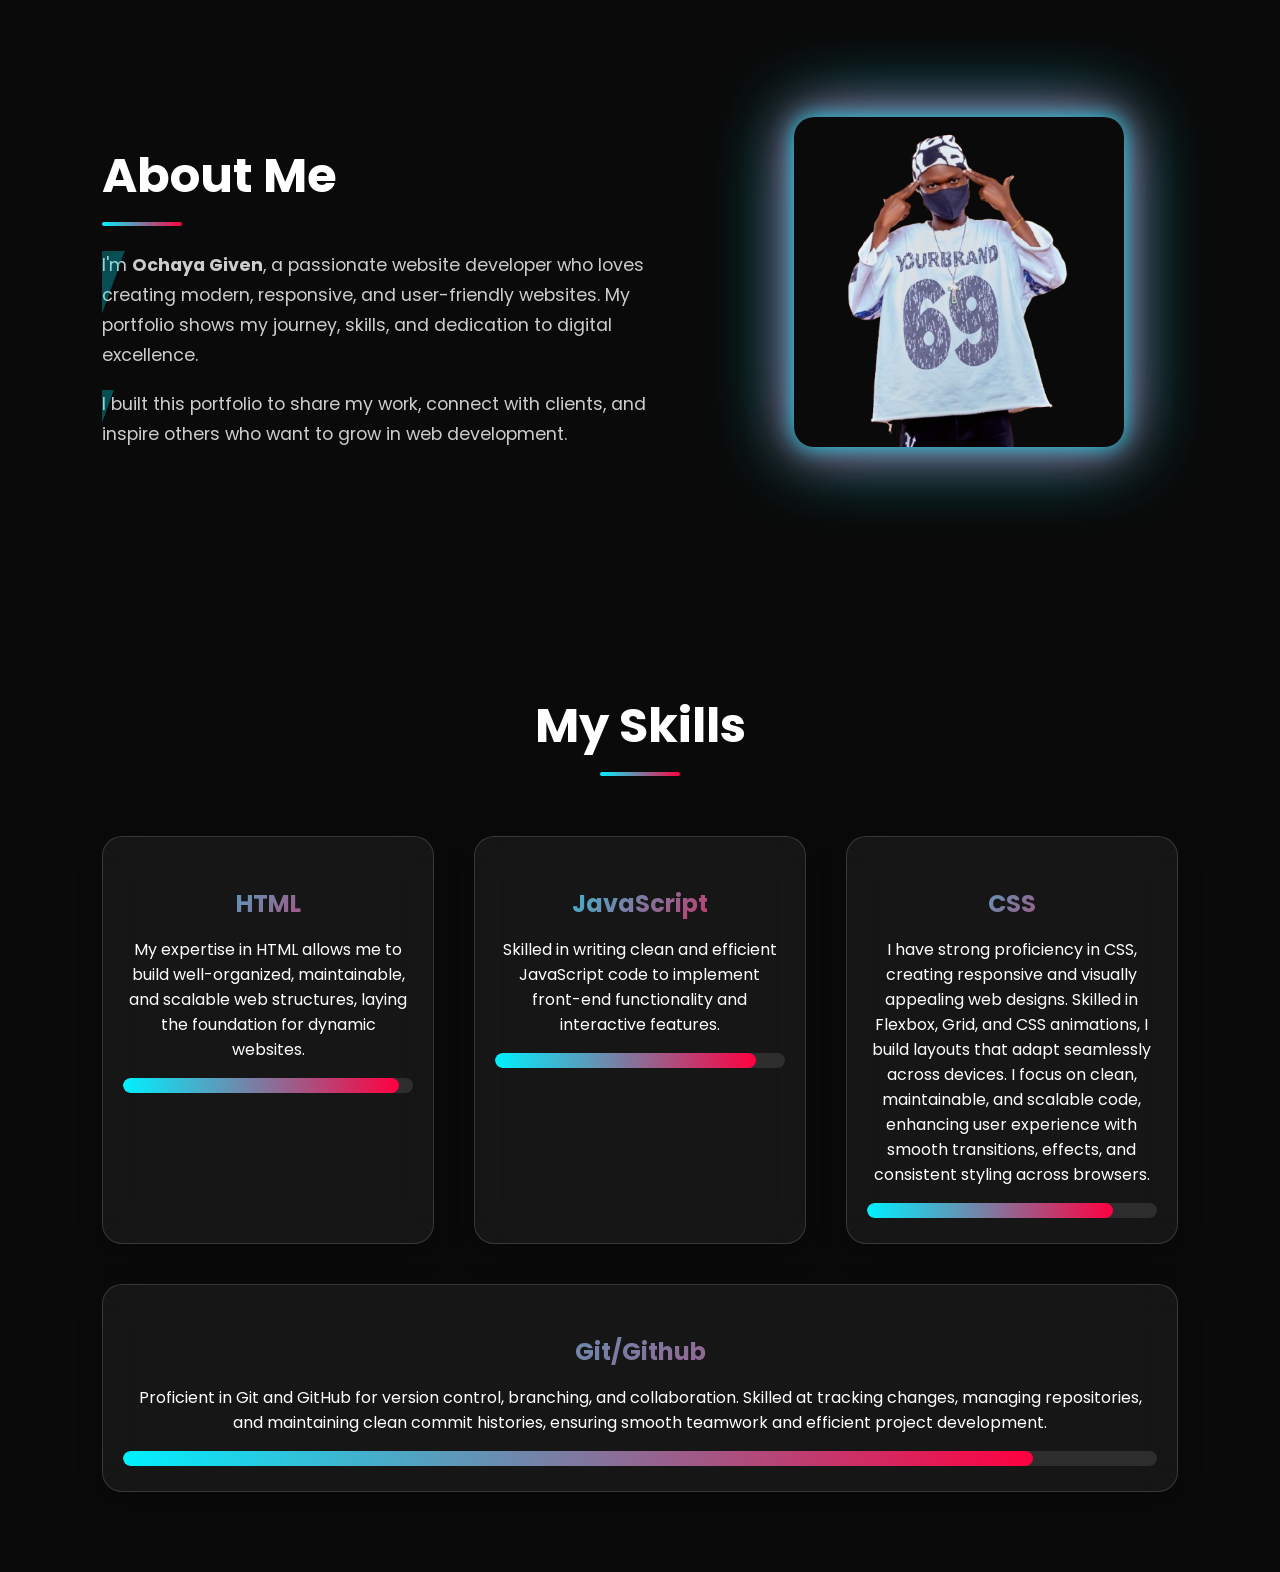
==== pages/about.html @ bb2d9548 "section i was working on sections of about, portfolio, service, and contact" ====
<!DOCTYPE html>
<html lang="en">
<head>
<meta charset="UTF-8">
<meta name="viewport" content="width=device-width, initial-scale=1.0">
<title>About & Skills - Ochaya Given</title>

<!-- GOOGLE FONT -->
<link href="https://fonts.googleapis.com/css2?family=Poppins:wght@300;400;500;600;700&display=swap" rel="stylesheet">

<style>
/* ===== GLOBAL ===== */
body {
    font-family: 'Poppins', sans-serif;
    margin: 0;
    background: #0a0a0a;
    color: #fff;
    scroll-behavior: smooth;
}

/* ===== ABOUT SECTION ===== */
.about-section {
    padding: 100px 8%;
    background: #0a0a0a;
}

.about-container {
    display: flex;
    flex-wrap: wrap;
    align-items: center;
    gap: 50px;
    max-width: 1200px;
    margin: auto;
}

.about-text {
    flex: 1 1 500px;
    opacity: 0;
    transform: translateY(50px);
    transition: all 0.8s ease;
}

.about-text.active {
    opacity: 1;
    transform: translateY(0);
}

.about-text h2 {
    font-size: 3rem;
    margin-bottom: 25px;
    color: #fff;
    position: relative;
}

.about-text h2::after {
    content: '';
    width: 80px;
    height: 4px;
    background: linear-gradient(90deg, #00f0ff, #ff0040);
    display: block;
    margin-top: 10px;
    border-radius: 5px;
}

.about-text p {
    font-size: 1.1rem;
    line-height: 1.7;
    margin-bottom: 20px;
    color: #ccc;
    position: relative;
    overflow: hidden;
}

.about-text p::before {
    content: '';
    position: absolute;
    top: 0;
    left: -100%;
    width: 100%;
    height: 100%;
    background: linear-gradient(90deg, #00f0ff, #ff0040, #00f0ff);
    opacity: 0.3;
    transform: skewX(-20deg);
    animation: slide-highlight 2s linear infinite;
}

@keyframes slide-highlight {
    0% { left: -100%; }
    50% { left: 100%; }
    100% { left: 100%; }
}

.about-img {
    flex: 1 1 350px;
    text-align: center;
    opacity: 0;
    transform: translateY(50px);
    transition: all 0.8s ease;
    position: relative;
}

.about-img.active {
    opacity: 1;
    transform: translateY(0);
}

.about-img img {
    width: 330px;
    height: 330px;
    object-fit: cover;
    border-radius: 20px;
    box-shadow: 0 0 25px #00f0ff, 0 0 50px #ff0040, 0 0 75px #00f0ff;
    animation: floatGlow 6s ease-in-out infinite;
    transition: transform 0.4s ease;
}

.about-img img:hover {
    transform: scale(1.05) rotate(1deg);
}

@keyframes floatGlow {
    0%, 100% { transform: translateY(0px); box-shadow: 0 0 25px #00f0ff, 0 0 50px #ff0040, 0 0 75px #00f0ff; }
    50% { transform: translateY(-15px); box-shadow: 0 0 35px #ff0040, 0 0 60px #00f0ff, 0 0 90px #ff0040; }
}

/* ===== SKILLS / STATS SECTION ===== */
.skills-section {
    padding: 80px 8%;
    background: #0a0a0a;
}

.skills-title {
    text-align: center;
    margin-bottom: 60px;
}

.skills-title h2 {
    font-size: 3rem;
    font-weight: 700;
    color: #fff;
    position: relative;
}

.skills-title h2::after {
    content: '';
    width: 80px;
    height: 4px;
    background: linear-gradient(90deg, #00f0ff, #ff0040);
    display: block;
    margin: 10px auto 0;
    border-radius: 5px;
}

.skills-container {
    display: flex;
    flex-wrap: wrap;
    justify-content: center;
    gap: 40px;
}

.skill-box {
    flex: 1 1 250px;
    background: rgba(255,255,255,0.05);
    backdrop-filter: blur(20px);
    border-radius: 20px;
    padding: 25px 20px;
    text-align: center;
    border: 1px solid rgba(255,255,255,0.15);
    box-shadow: 0 8px 25px rgba(0,0,0,0.3);
    transition: transform 0.4s ease, box-shadow 0.4s ease;
}

.skill-box:hover {
    transform: translateY(-10px) scale(1.05);
    box-shadow: 0 0 25px #00f0ff, 0 0 40px #ff0040;
}

.skill-box h3 {
    font-size: 1.5rem;
    margin-bottom: 15px;
    background: linear-gradient(135deg, #00f0ff, #ff0040);
    -webkit-background-clip: text;
    -webkit-text-fill-color: transparent;
    background-clip: text;
    color: #00f0ff;
}

/* Progress bar container */
.progress-container {
    width: 100%;
    height: 15px;
    background: rgba(255,255,255,0.1);
    border-radius: 10px;
    overflow: hidden;
    margin-top: 10px;
}

.progress-bar {
    height: 100%;
    width: 0;
    background: linear-gradient(90deg, #00f0ff, #ff0040);
    border-radius: 10px;
    transition: width 2s ease;
}

/* ===== RESPONSIVE ===== */
@media (max-width: 768px) {
    .about-container, .skills-container {
        flex-direction: column;
        text-align: center;
    }

    .about-img img {
        width: 250px;
        height: 250px;
    }
}
</style>
</head>
<body>

<!-- ===== ABOUT SECTION ===== -->
<section class="about-section" id="about">
    <div class="about-container">
        <div class="about-text">
            <h2>About Me</h2>
            <p>
                I'm <strong>Ochaya Given</strong>, a passionate website developer who loves creating modern,
                responsive, and user-friendly websites. My portfolio shows my journey, skills, and dedication
                to digital excellence.
            </p>
            <p>
                I built this portfolio to share my work, connect with clients, and inspire others who want
                to grow in web development.
            </p>
        </div>

        <div class="about-img">
            <img src="/photos/k1.png" alt="Ochaya Given">

        </div>
    </div>
</section>

<!-- ===== SKILLS / STATS SECTION ===== -->
<section class="skills-section" id="skills">
    <div class="skills-title">
        <h2>My Skills</h2>
    </div>

    <div class="skills-container">
        <div class="skill-box">
            <h3>HTML</h3>
            <P>My expertise in HTML allows me to build well-organized, maintainable, and scalable web structures,
                 laying the foundation for dynamic websites.</P>
            <div class="progress-container">
                <div class="progress-bar" data-progress="95%"></div>
            </div>
        </div>

        <div class="skill-box">
            <h3>JavaScript</h3>
            <p>Skilled in writing clean and efficient JavaScript code to implement front-end functionality and interactive features.</p>
            <div class="progress-container">
                <div class="progress-bar" data-progress="90%"></div>
            </div>
        </div>

        <div class="skill-box">
            <h3>CSS</h3>
            <p>I have strong proficiency in CSS, creating responsive and visually appealing web designs. 
                Skilled in Flexbox, Grid, and CSS animations, I build layouts that adapt seamlessly across devices.
                 I focus on clean, maintainable, and scalable code, enhancing user experience with smooth transitions, 
                 effects, and consistent styling across browsers.</p>
            <div class="progress-container">
                <div class="progress-bar" data-progress="85%"></div>
            </div>
        </div>

        <div class="skill-box">
            <h3>Git/Github</h3>
            <p>Proficient in Git and GitHub for version control, branching, and collaboration.
             Skilled at tracking changes, managing repositories, and maintaining clean commit histories,
             ensuring smooth teamwork and efficient project development.</p>
            <div class="progress-container">
                <div class="progress-bar" data-progress="88%"></div>
            </div>
        </div>
    </div>
</section>

<!-- ===== SCROLL ANIMATION SCRIPT ===== -->
<script>
const revealElements = document.querySelectorAll('.about-text, .about-img, .skill-box');

function reveal() {
    revealElements.forEach(el => {
        const top = el.getBoundingClientRect().top;
        if (top < window.innerHeight - 50) {
            el.classList.add('active');
        }
    });
}
window.addEventListener('scroll', reveal);
reveal();

/* Animate skill bars on scroll */
const skillBars = document.querySelectorAll('.progress-bar');
function animateSkillBars() {
    skillBars.forEach(bar => {
        const top = bar.getBoundingClientRect().top;
        if (top < window.innerHeight - 50 && !bar.classList.contains('animated')) {
            bar.style.width = bar.getAttribute('data-progress');
            bar.classList.add('animated');
        }
    });
}
window.addEventListener('scroll', animateSkillBars);
animateSkillBars();
</script>

</body>
</html>
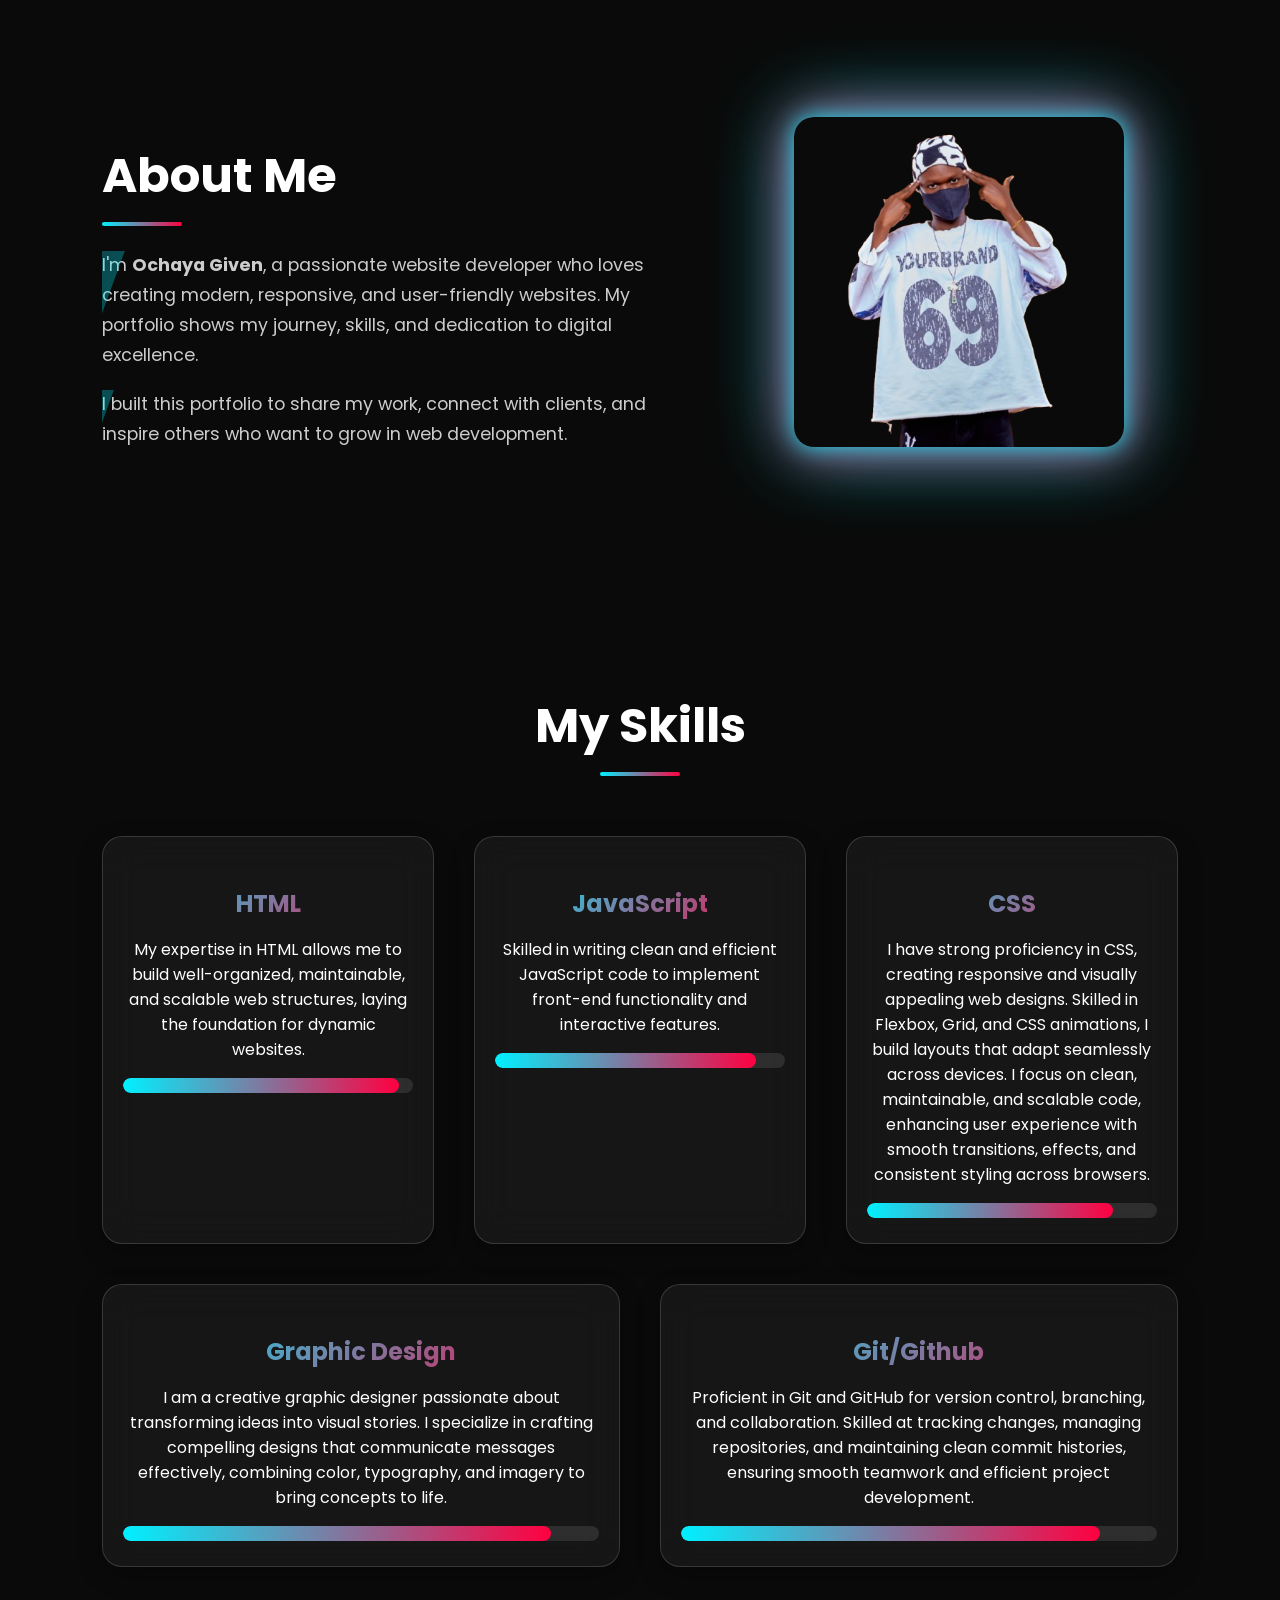
==== commit 8bf824a7: "photos i was adding photos" ====
--- a/pages/about.html
+++ b/pages/about.html
@@ -236,7 +236,7 @@
         </div>
 
         <div class="about-img">
-            <img src="/photos/k1.png" alt="Ochaya Given">
+            <img src="../photos/k1.png" alt="Ochaya Given">
 
         </div>
     </div>
@@ -274,6 +274,17 @@
                  effects, and consistent styling across browsers.</p>
             <div class="progress-container">
                 <div class="progress-bar" data-progress="85%"></div>
+            </div>
+        </div>
+
+
+        <div class="skill-box">
+            <h3>Graphic Design</h3>
+            <p>I am a creative graphic designer passionate about transforming ideas into visual stories.
+                 I specialize in crafting compelling designs that communicate messages effectively, combining color, 
+                 typography, and imagery to bring concepts to life.</p>
+            <div class="progress-container">
+                <div class="progress-bar" data-progress="90%"></div>
             </div>
         </div>
 
